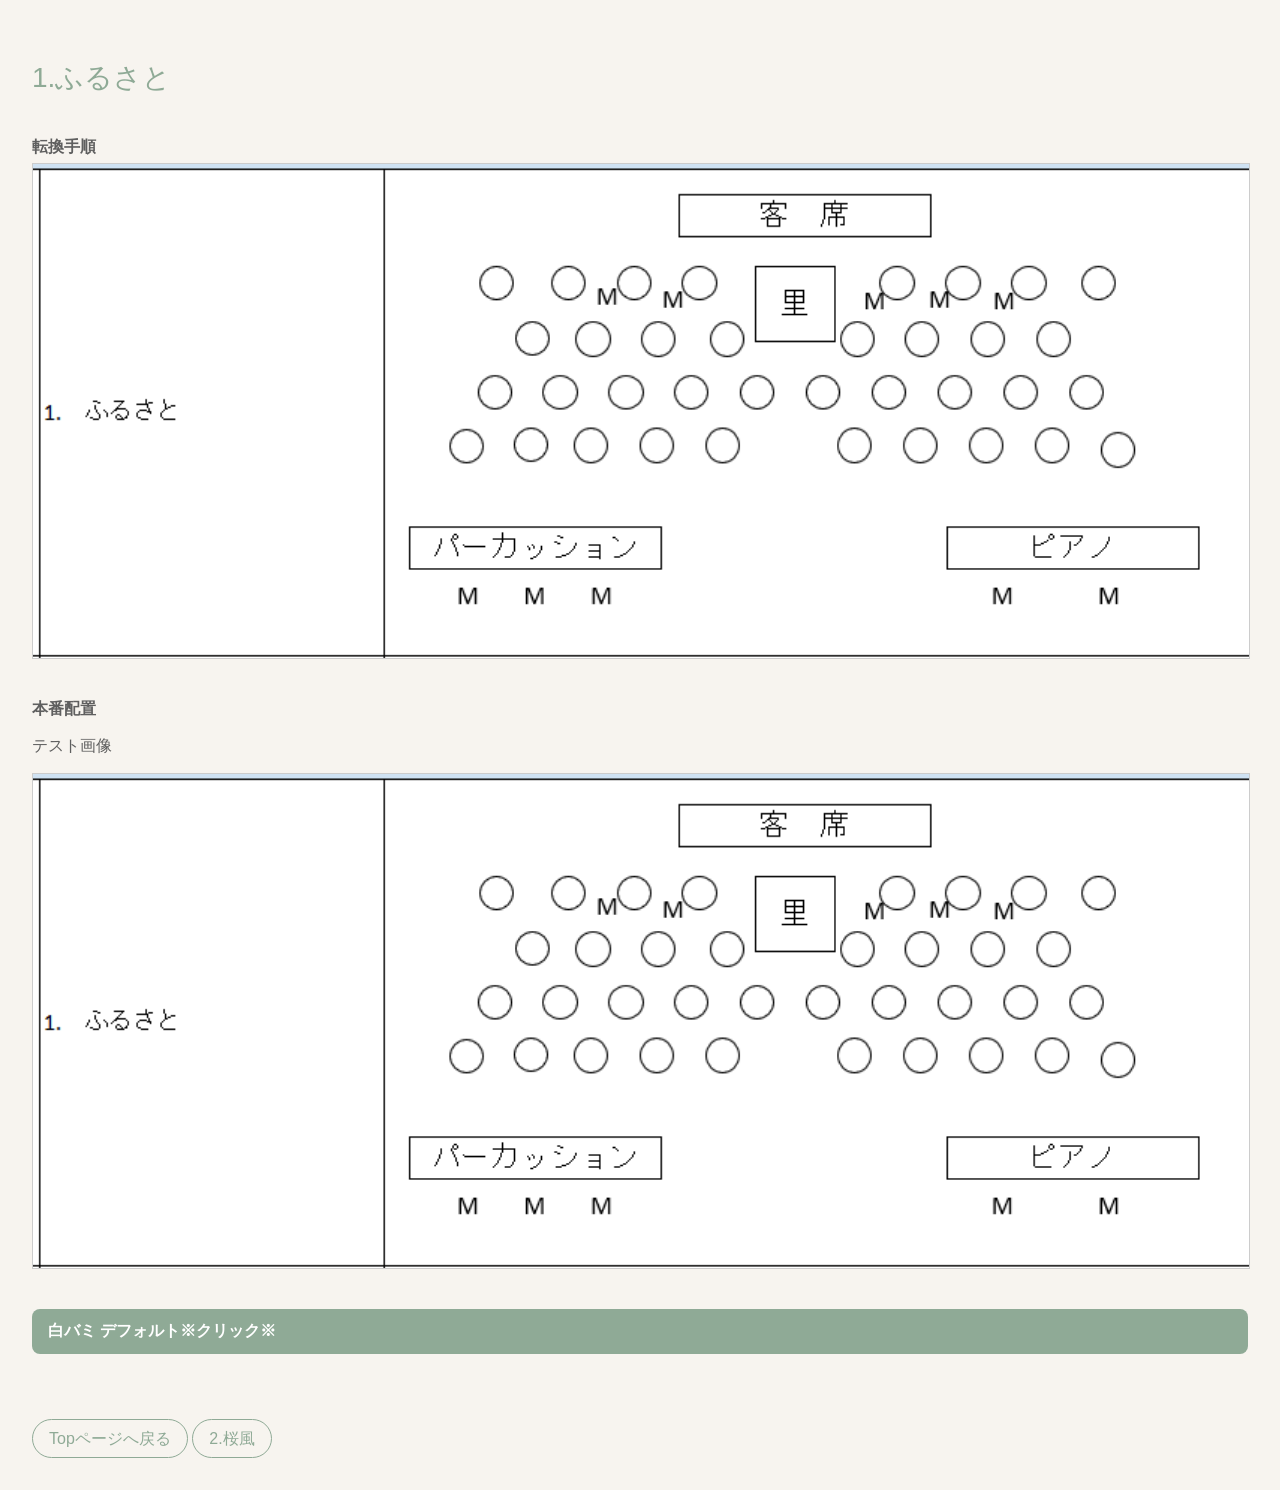
==== no1.html @ b2a0e305 "Update no1.html" ====
<!DOCTYPE html>
<html lang="ja">
<head>
  <meta name="viewport" content="width=device-width, initial-scale=1.0">
  <meta charset="UTF-8">
  <title>2026Cocoro舞台no1</title>
  <link rel="stylesheet" href="design.css">
</head>
  
<body>
  <h1>1.ふるさと</h1>
  <div class = "section">
    <div class = "label">転換手順</div>
    <img src = "image/1-1.png" alt = "転換手順">
    </iframe>
  </div>

  <br><br>

  <div class = "section">
    <div class = "label">本番配置</div>
    <p>テスト画像</p>
    <img src = "image/1-2.png" alt = "本番配置">
  </div>

  <br><br>

  <div class = "section">
    <details>
      <summary class = "label">白バミ デフォルト※クリック※</summary>
      <P>客席から…8列×9列×10列×9列</P><br>
      <img src = "image/b1.png" alt = "デフォルト">
    </details>
  </div>

  <br><br><br>
  
<nav class="pagechange">
  <a href ="index.html" >Topページへ戻る</a>
  <a href ="no2.html" >2.桜風</a>
</nav>

</body>
</html>
---- design.css ----
/*#f7f4ef 背景 　#8faa96 緑 アクセントカラー　#5f5f5f 文字*/

body {
  background-color: #f7f4ef;
  color: #5f5f5f;
  
  font-family:
  -apple-system,
  BlinkMacSystemFont,
  'Hiragino Maru Gothic ProN',
  'メイリオ',
  sans-serif;

  padding:32px 24px;
}

h1{
  font-size: 28px;
  font-weight: 500;

  margin-bottom: 40px;

  color: #8faa96;
}

.music-name a{
  width: 100%;
  line-height: 1.5;
  display: block;
  color: #5f5f5f;
  text-decoration: none;
  padding: 20px 4px;
  border-bottom: 1px solid #ddd8cf;
  transition:0.3s;
}

.music-name a:hover{
  color: #8faa96;
  padding-left: 12px;
}

.pagechange a {
  text-decoration: none;
  color: #8faa96;
  border: 1px solid #8faa96;
  padding: 10px 16px;
  border-radius:20px;
  transition: 0.3s;
}

img {
  width: 100%;
  height: auto;
  border: 1px solid #ccc;
}

iframe {
  width: 100%;
  height: calc(100vw * 9 / 16); /* 画面幅から高さを計算 */
  aspect-ratio: 16 / 9;         /* スライドの縦横比を維持 */
  border: 1px solid #ccc;
  display: block;
}

.label {
  font-weight: bold;
  margin-bottom: 5px;
}

details{
  margin-bottom: 16px;
}

summary {
  display: block;
  cursor: pointer;
  background-color: #8faa96;
  color: white;
  padding: 12px 16px;
  border-radius: 8px;
  font-weight: bold;
  user-select: none;
  transition: 0.3s;
  }

summary:hover {
  background-color: #7c9f8a;
}

details[open] summary{
  background-color: #6f8f7c;
}

summary::-webkit-details-maker{
  display:none;
}
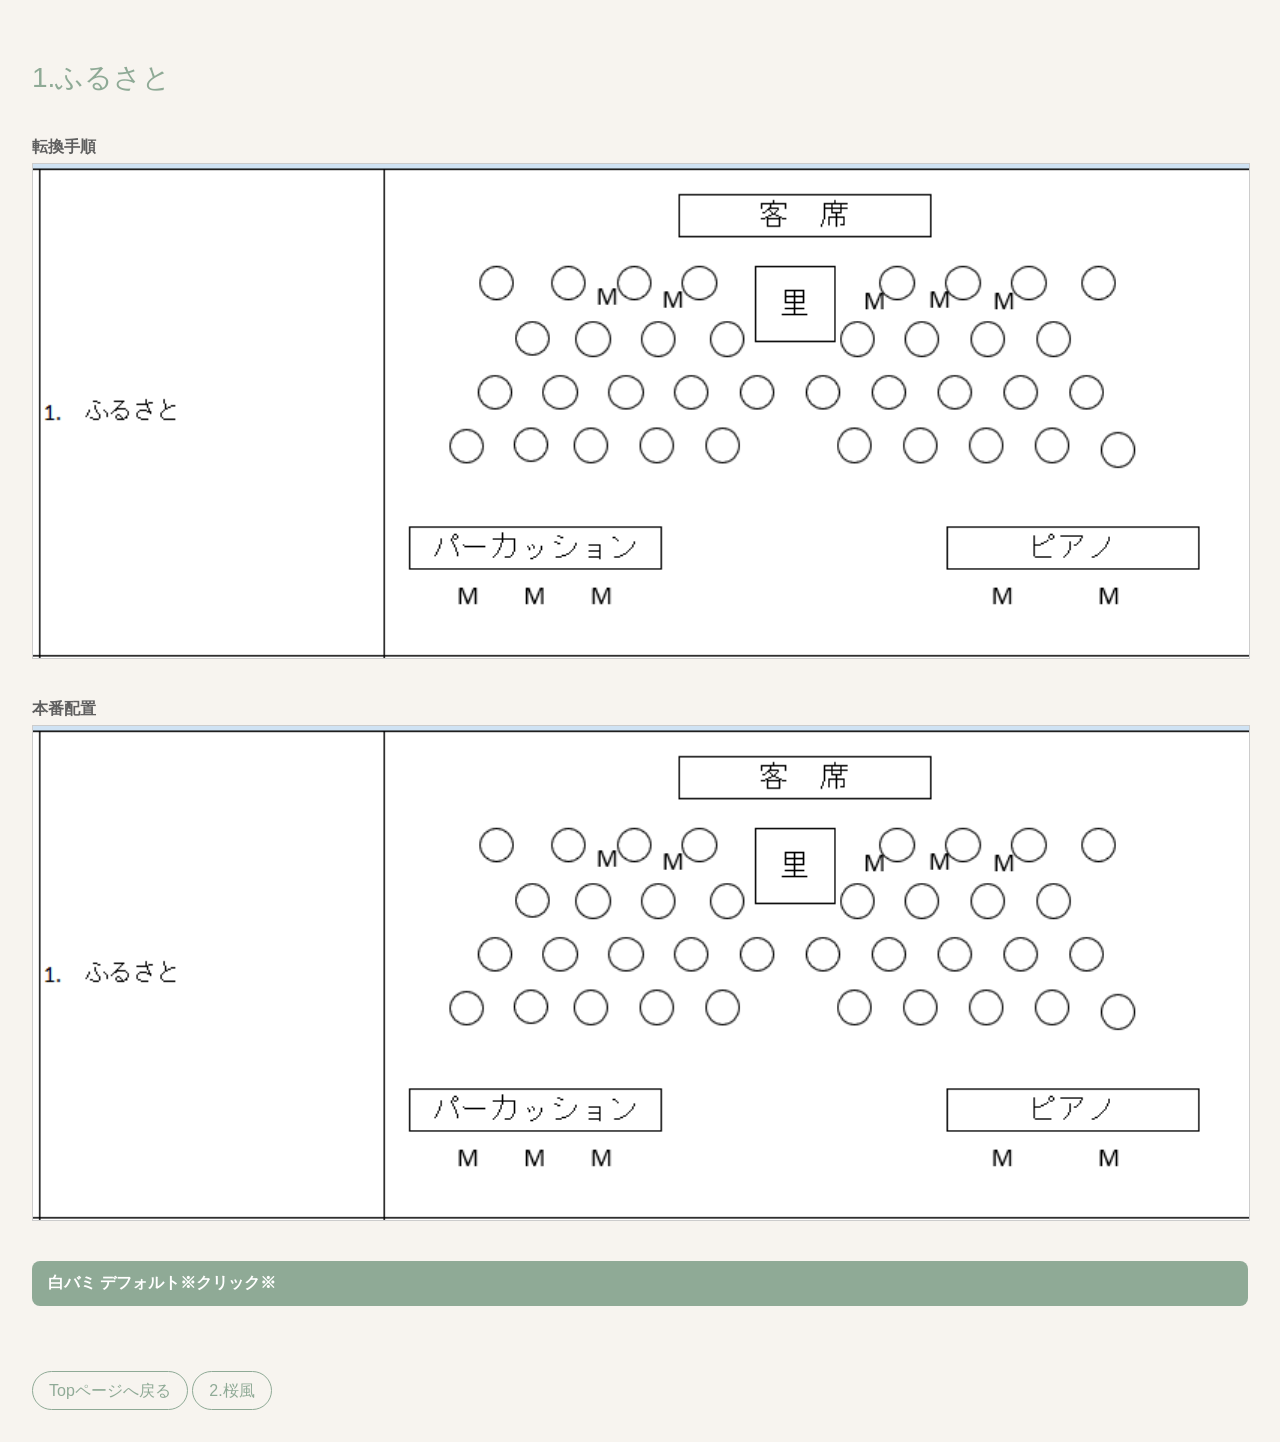
==== commit 67f4aba5: "Update no1.html" ====
--- a/no1.html
+++ b/no1.html
@@ -8,19 +8,17 @@
 </head>
   
 <body>
-  <h1>1.ふるさと</h1>
+  <h1>1.ふるさと</h1><!--※変更※-->
   <div class = "section">
     <div class = "label">転換手順</div>
-    <img src = "image/1-1.png" alt = "転換手順">
-    </iframe>
+    <img src = "image/1-1.png" alt = "転換手順"><!--※変更※-->
   </div>
 
   <br><br>
 
   <div class = "section">
     <div class = "label">本番配置</div>
-    <p>テスト画像</p>
-    <img src = "image/1-2.png" alt = "本番配置">
+    <img src = "image/1-2.png" alt = "本番配置"><!--※変更※-->
   </div>
 
   <br><br>
@@ -28,7 +26,6 @@
   <div class = "section">
     <details>
       <summary class = "label">白バミ デフォルト※クリック※</summary>
-      <P>客席から…8列×9列×10列×9列</P><br>
       <img src = "image/b1.png" alt = "デフォルト">
     </details>
   </div>
@@ -37,8 +34,5 @@
   
 <nav class="pagechange">
   <a href ="index.html" >Topページへ戻る</a>
-  <a href ="no2.html" >2.桜風</a>
+  <a href ="no3.html" >2.桜風</a><!--※変更※-->
 </nav>
-
-</body>
-</html>
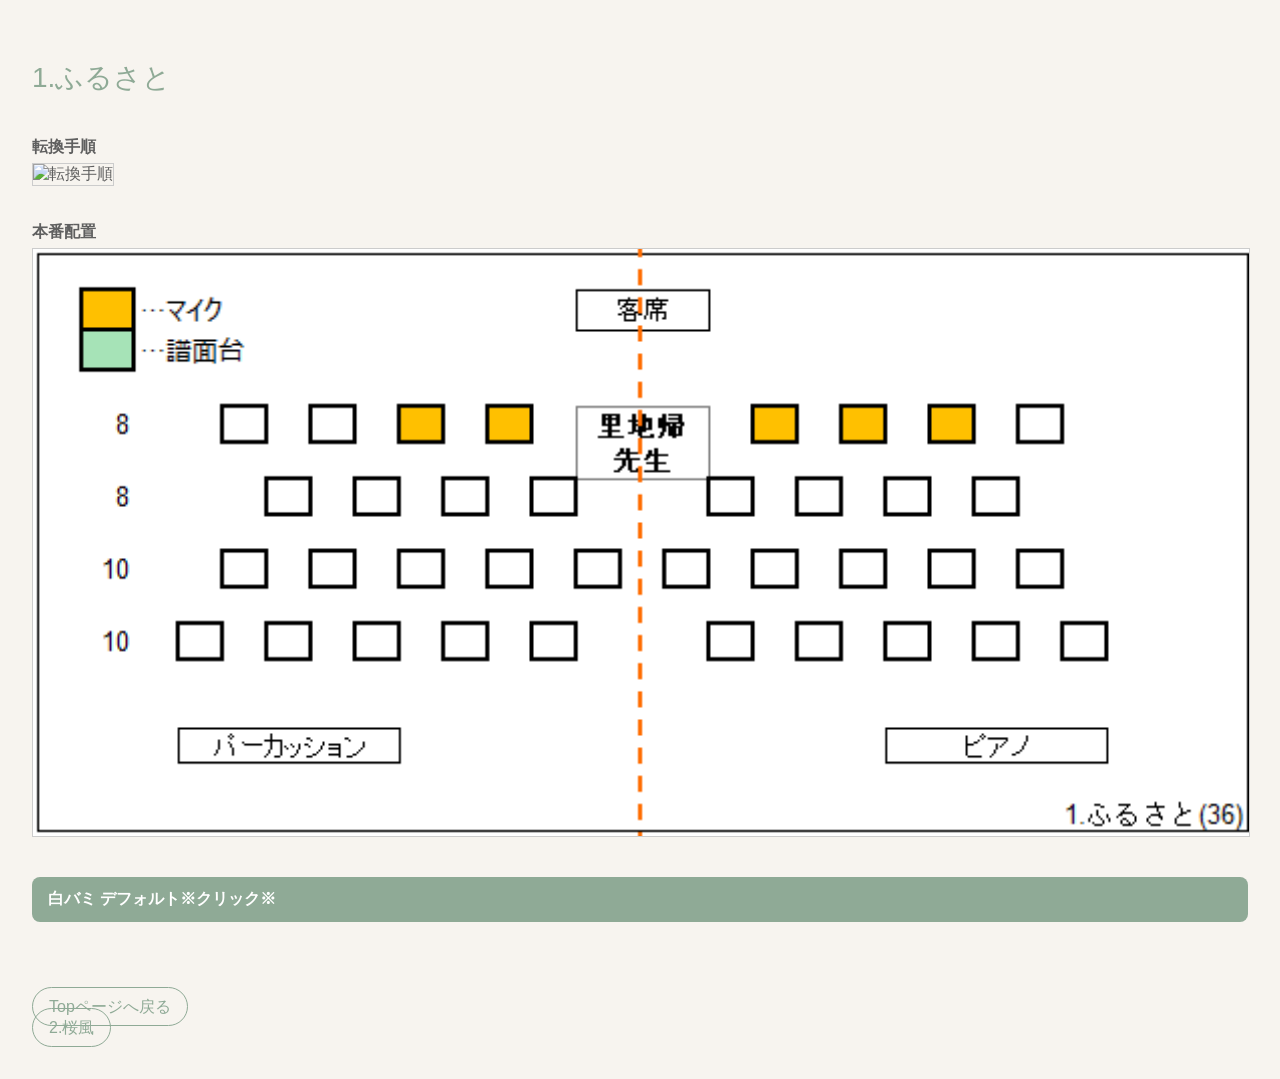
==== commit 6c521f74: "Update no1.html" ====
--- a/no1.html
+++ b/no1.html
@@ -3,7 +3,7 @@
 <head>
   <meta name="viewport" content="width=device-width, initial-scale=1.0">
   <meta charset="UTF-8">
-  <title>2026Cocoro舞台no1</title>
+  <title>2026Cocoro舞台 1.ふるさと</title>
   <link rel="stylesheet" href="design.css">
 </head>
   
@@ -33,6 +33,6 @@
   <br><br><br>
   
 <nav class="pagechange">
-  <a href ="index.html" >Topページへ戻る</a>
-  <a href ="no3.html" >2.桜風</a><!--※変更※-->
+  <a href ="index.html" >Topページへ戻る</a><br>
+  <a href ="no2.html" >2.桜風</a><!--※変更※--><br>
 </nav>
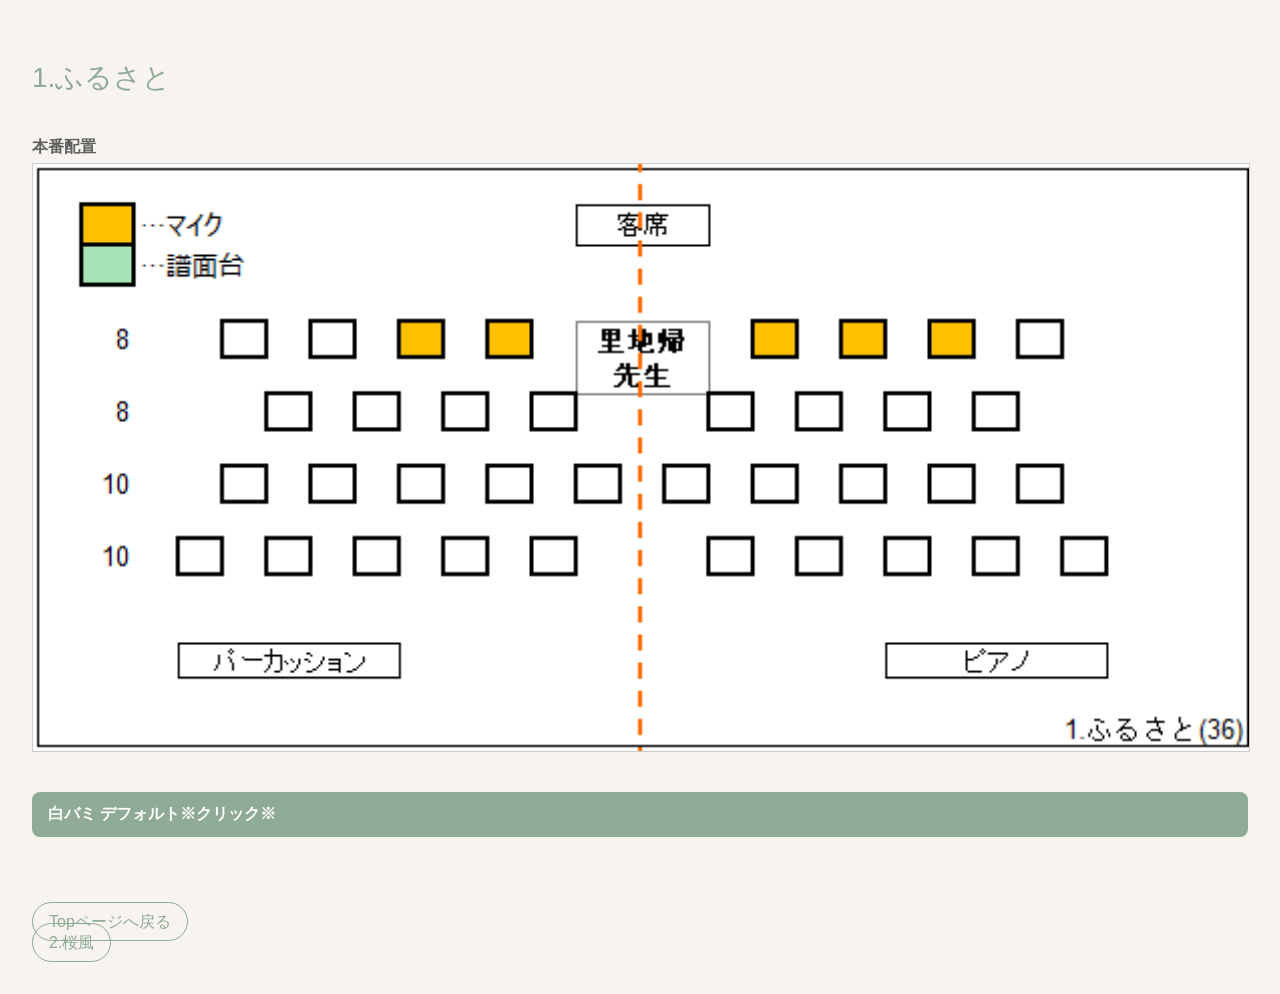
==== commit 394d2ffc: "Update no1.html" ====
--- a/no1.html
+++ b/no1.html
@@ -9,13 +9,6 @@
   
 <body>
   <h1>1.ふるさと</h1><!--※変更※-->
-  <div class = "section">
-    <div class = "label">転換手順</div>
-    <img src = "image/1-1.png" alt = "転換手順"><!--※変更※-->
-  </div>
-
-  <br><br>
-
   <div class = "section">
     <div class = "label">本番配置</div>
     <img src = "image/1-2.png" alt = "本番配置"><!--※変更※-->
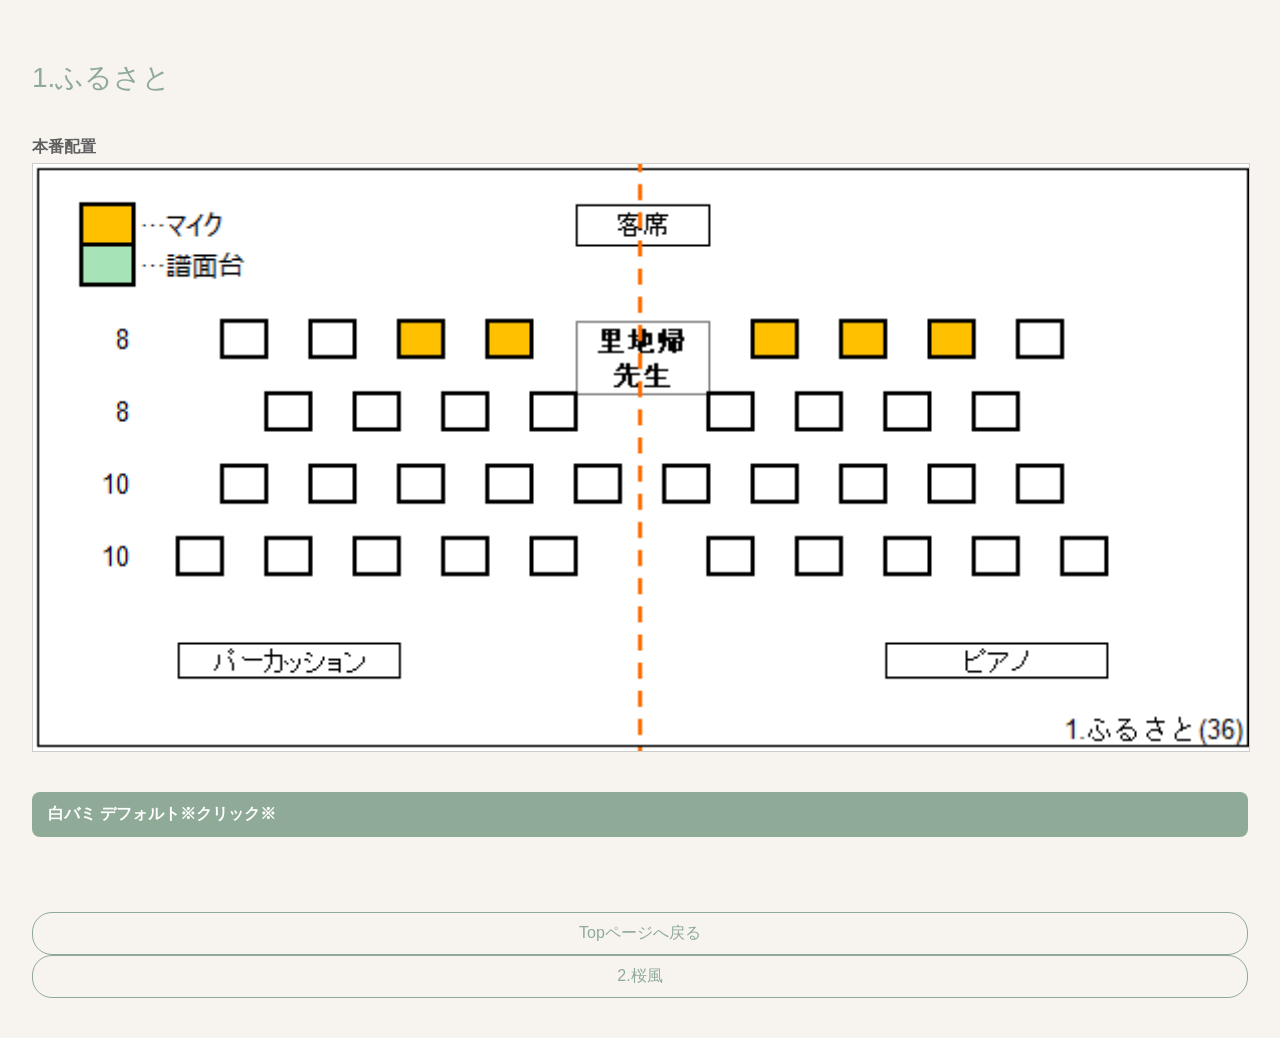
==== commit be6dc18d: "Update no1.html" ====
--- a/no1.html
+++ b/no1.html
@@ -26,6 +26,6 @@
   <br><br><br>
   
 <nav class="pagechange">
-  <a href ="index.html" >Topページへ戻る</a><br>
-  <a href ="no2.html" >2.桜風</a><!--※変更※--><br>
+  <a href ="index.html" >Topページへ戻る</a>
+  <a href ="no2.html" >2.桜風</a><!--※変更※-->
 </nav>
--- a/design.css
+++ b/design.css
@@ -46,6 +46,17 @@
   padding: 10px 16px;
   border-radius:20px;
   transition: 0.3s;
+
+  display: block;
+  min-width: 140px;
+  text-align: center;
+}
+
+@media(max-width: 600px){
+  .pagechange {
+    flex-direction: column;
+    align-items: center;
+  }
 }
 
 img {
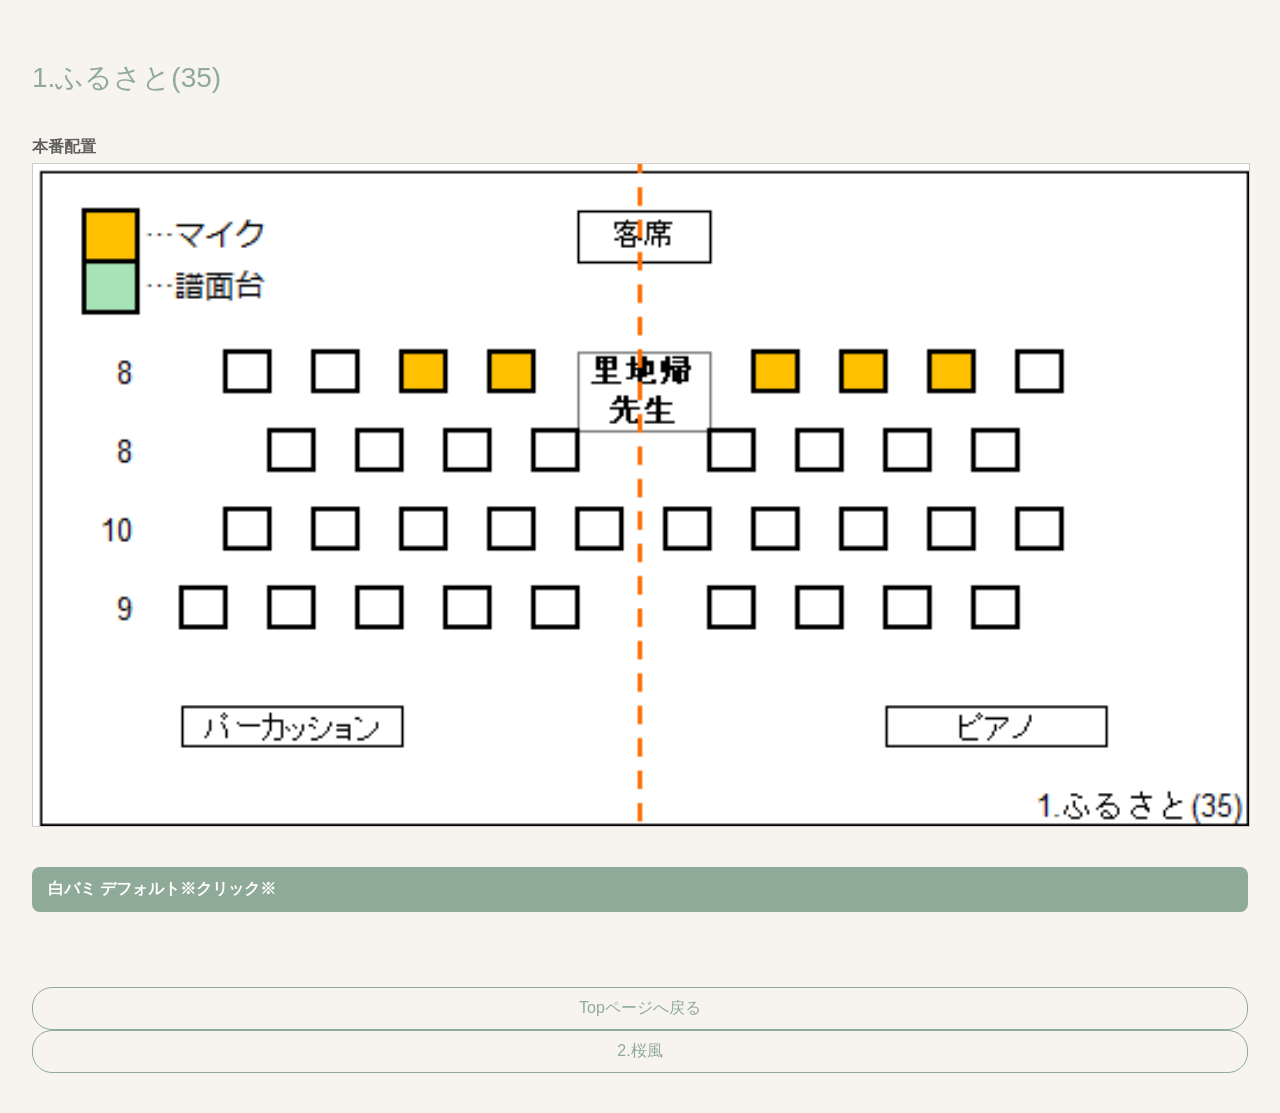
==== commit eebf0264: "Update no1.html" ====
--- a/no1.html
+++ b/no1.html
@@ -8,7 +8,7 @@
 </head>
   
 <body>
-  <h1>1.ふるさと</h1><!--※変更※-->
+  <h1>1.ふるさと(35)</h1><!--※変更※-->
   <div class = "section">
     <div class = "label">本番配置</div>
     <img src = "image/1-2.png" alt = "本番配置"><!--※変更※-->
